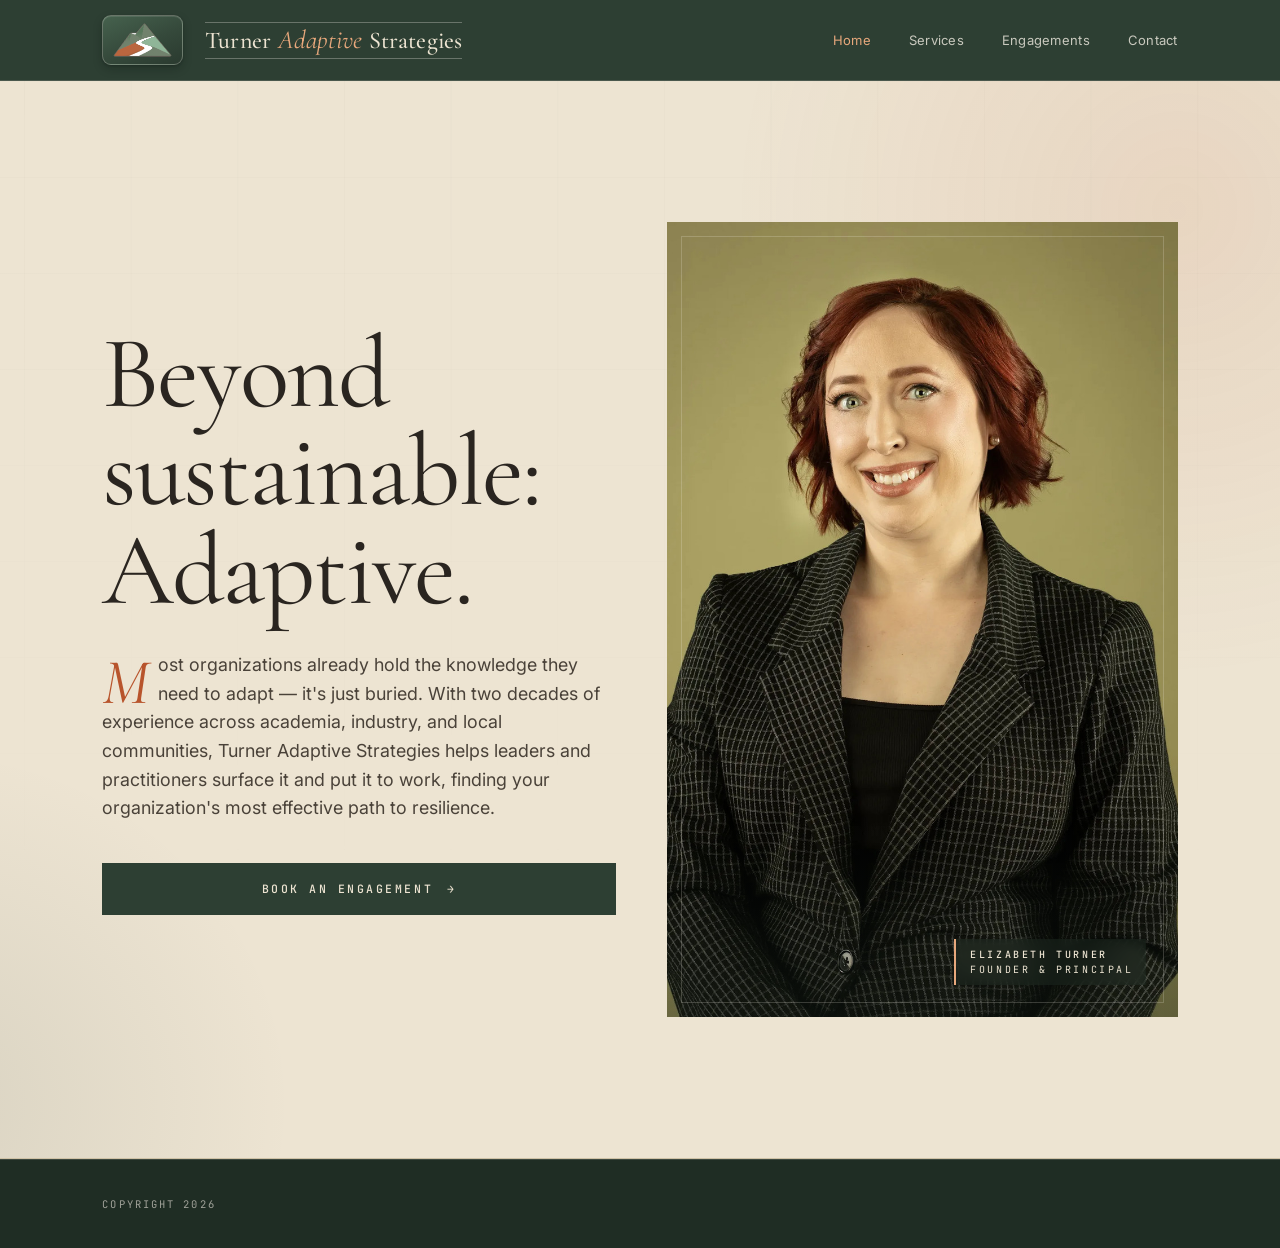
==== index.html @ c2c09350 "Update index.html" ====
<!doctype html>
<html lang="en">
<head>
<meta charset="utf-8" />
<meta name="viewport" content="width=device-width, initial-scale=1" />
<title>Turner Adaptive Strategies | Beyond sustainable. Adaptive.</title>
<link rel="preconnect" href="https://fonts.googleapis.com">
<link rel="preconnect" href="https://fonts.gstatic.com" crossorigin>
<link href="https://fonts.googleapis.com/css2?family=Cormorant+Garamond:ital,wght@0,300;0,400;0,500;0,600;1,300;1,400&family=Inter:wght@300;400;500;600&family=JetBrains+Mono:wght@400;500&display=swap" rel="stylesheet">
<link rel="stylesheet" href="styles.css">
<!-- Google tag (gtag.js) -->
<script async src="https://www.googletagmanager.com/gtag/js?id=G-JQ4S57N02X"></script>
<script>
  window.dataLayer = window.dataLayer || [];
  function gtag(){dataLayer.push(arguments);}
  gtag('js', new Date());
  gtag('config', 'G-JQ4S57N02X');
</script>
<link rel="icon" href="assets/favicon.ico" sizes="any">
<link rel="icon" type="image/png" sizes="32x32" href="assets/favicon-32x32.png">
<link rel="icon" type="image/png" sizes="16x16" href="assets/favicon-16x16.png">
<link rel="apple-touch-icon" sizes="180x180" href="assets/apple-touch-icon.png">
</head>
<body>

<!-- MENU: loaded from nav.html by site-nav.js -->
<div data-include="nav.html"></div>

<main>
<section class="hero" data-screen-label="01 Hero">
  <div class="wrap">
    <div class="hero-inner">
      <div class="hero-text">
        <h1>Beyond sustainable:<br>Adaptive.</h1>
        <p class="lede">Most organizations already hold the knowledge they need to adapt — it's just buried. With two decades of experience across academia, industry, and local communities, Turner Adaptive Strategies helps leaders and practitioners surface it and put it to work, finding your organization's most effective path to resilience.</p>
        <div class="hero-ctas">
          <a href="contact.html" class="btn btn-primary">Book an engagement <span class="arr">&rarr;</span></a>
        </div>
        <div class="hero-agenda" aria-label="Upcoming engagements" data-agenda-source="engagements.html" data-agenda-limit="3">
          <div class="agenda-head">
            <span class="eyebrow"><span class="dot"></span>On the road</span>
            <a href="engagements.html" class="agenda-more">All engagements &rarr;</a>
          </div>
          <table class="agenda">
            <tbody>
              <tr>
                <td class="d">Mon 00</td>
                <td class="e">Keynote &mdash; <em>Event name here</em></td>
                <td class="loc">City, ST</td>
              </tr>
              <tr>
                <td class="d">Mon 00</td>
                <td class="e">Panel &mdash; <em>Event name here</em></td>
                <td class="loc">City, ST</td>
              </tr>
              <tr>
                <td class="d">Mon 00</td>
                <td class="e">Workshop &mdash; <em>Event name here</em></td>
                <td class="loc">City, ST</td>
              </tr>
            </tbody>
          </table>
        </div>
      </div>
      <div class="hero-portrait">
        <img src="assets/liz-portrait.jpg?v=2" alt="Elizabeth Turner" />
        <div class="portrait-tag">
          <b>Elizabeth Turner</b><br>
          Founder &amp; Principal
        </div>
      </div>
    </div>
  </div>
</section>
</main>

<!-- FOOTER: loaded from footer.html by site-nav.js -->
<div data-include="footer.html"></div>

<script src="site-nav.js"></script>
</body>
</html>
---- styles.css ----
:root{
  --paper:    #EDE4D2;
  --paper-2:  #E4D8BF;
  --paper-3:  #D9CCAF;
  --cream-warm: #EDE4D2;
  --forest:   #2D3F33;
  --forest-deep: #1F2D24;
  --moss:     #4F6A52;
  --ink:      #2A2520;
  --ink-soft: #4A4239;
  --ink-muted:#8A7F6E;
  --blood:    #B8542C;
  --blood-2:  #D26B3A;
  --peach:    #E8A87C;
  --rule:     #CFC2A6;
  --rule-soft:#DCD0B5;
  --serif: "Cormorant Garamond", "Times New Roman", serif;
  --sans: "Inter", system-ui, -apple-system, sans-serif;
  --mono: "JetBrains Mono", ui-monospace, Menlo, monospace;

  /* Shared hero-column measure. rem (not ch) on purpose: it computes to
     the SAME pixel width on every element regardless of their font size,
     so the lede, the CTA and the agenda table always align. A ch value
     would resolve per-element and desync them. Change it once, here. */
  --hero-col: 35rem;
}
*{box-sizing:border-box}
html,body{margin:0;padding:0}
body{
  font-family:var(--sans);
  background:var(--paper);color:var(--ink);
  font-weight:400;line-height:1.55;
  -webkit-font-smoothing:antialiased;text-rendering:optimizeLegibility;
  overflow-x:clip;   /* phones: nothing may drag the page sideways */
}
a{color:inherit;text-decoration:none}
::selection{background:var(--blood);color:var(--paper)}

/* Typographic richness — small caps treatment for serif marks */
.smcp{
  font-family:var(--serif);font-weight:500;
  font-variant:small-caps;letter-spacing:.08em;
}
.practice-lead::first-letter,
.hero .lede::first-letter{
  font-family:var(--serif);font-style:italic;font-weight:400;
  font-size:3.6em;line-height:.85;
  float:left;margin:.08em .14em -.05em 0;color:var(--blood);
}
.talk .venue{position:relative;display:inline-block;padding-bottom:6px}
.talk .venue::after{
  content:"";position:absolute;left:0;right:0;bottom:0;height:1px;
  background:var(--blood);opacity:.5;
}
.talk.featured .venue::after{background:var(--peach);opacity:.55}

/* ── Content width (one definition, mobile → 4K) ──────────
   Full-bleed green nav/footer are intentional; the CONTENT stays
   capped and centred so it never sprawls into the wide green voids
   on ultrawide monitors. */
.wrap{
  width:100%;max-width:min(1440px, 92vw);
  margin:0 auto;padding:0 clamp(24px, 4vw, 72px);
}
@media (min-width:2200px){.wrap{max-width:1500px}}
@media (min-width:3000px){.wrap{max-width:1560px}}

.eyebrow{
  font-family:var(--mono);font-size:10.5px;letter-spacing:.28em;
  text-transform:uppercase;color:var(--ink-muted);font-weight:500;
}
.eyebrow .dot{display:inline-block;width:5px;height:5px;border-radius:50%;
  background:var(--blood);margin-right:12px;vertical-align:2px;}

/* ── Nav ─────────────────────────────────────────────── */
.nav{
  position:sticky;top:0;z-index:50;
  background:var(--forest);color:var(--paper);
  border-bottom:1px solid rgba(245,239,230,.14);
}
.nav.scrolled{background:var(--forest-deep)}
.nav-row{display:flex;align-items:center;justify-content:space-between;height:80px}

.brand{
  display:flex;align-items:center;
  gap:22px;                 /* space so the badge clears the wordmark's rules */
  color:var(--paper);line-height:1;
  min-width:0;              /* allow the wordmark to shrink on phones */
}

/* Logo badge — raised green tile (reads on the forest nav) */
.brand-mark{
  height:50px;
  width:auto;
  aspect-ratio:470 / 291;
  padding:6px 9px;
  border-radius:9px;
  background:linear-gradient(157deg, #46624E 0%, #35493B 55%, #2A3A2F 100%);
  border:1px solid rgba(245,239,230,.28);
  box-shadow:
    0 1px 2px rgba(10,16,12,.22),
    0 4px 10px rgba(10,16,12,.24),
    inset 0 1px 0 rgba(255,255,255,.10);
  display:block;
  flex:0 0 auto;
  transition:transform .18s ease, box-shadow .18s ease, border-color .18s ease;
}
.brand:hover .brand-mark{
  transform:translateY(-1px);
  border-color:rgba(232,168,124,.55);
  box-shadow:
    0 2px 4px rgba(10,16,12,.24),
    0 7px 16px rgba(10,16,12,.28),
    inset 0 1px 0 rgba(255,255,255,.12);
}

.brand .wordmark{
  display:flex;flex-direction:column;align-items:flex-start;gap:5px;
  padding:4px 0 5px;
  border-top:1px solid rgba(245,239,230,.30);
  border-bottom:1px solid rgba(245,239,230,.30);
}
.brand .wordmark .top{
  font-family:var(--serif);font-weight:500;
  font-size:24px;letter-spacing:.005em;
  color:var(--paper);line-height:1;
  display:flex;align-items:baseline;gap:8px;
}
.brand .wordmark .top em{
  font-family:var(--serif);font-style:italic;font-weight:400;
  color:var(--peach);font-size:26px;letter-spacing:0;
  margin:0 -1px;
}
.brand .wordmark .sub{
  font-family:var(--serif);font-weight:500;font-variant:small-caps;
  font-size:10px;letter-spacing:.36em;
  color:rgba(245,239,230,.78);line-height:1;
}
@media (max-width:640px){
  .brand{gap:13px}
  .brand-mark{height:40px;padding:5px 7px;border-radius:7px}
  .brand .wordmark .top{font-size:17px}
  .brand .wordmark .top em{font-size:19px}
  .brand .wordmark .sub{font-size:8.5px;letter-spacing:.28em}
}
@media (max-width:390px){
  .brand .wordmark .top{font-size:15px}
  .brand .wordmark .top em{font-size:17px}
}
.nav-links{display:flex;gap:38px;align-items:center}
.nav-links a{font-size:13px;color:rgba(245,239,230,.78);transition:color .2s;letter-spacing:.02em}
.nav-links a:hover{color:var(--peach)}
.nav-links a.active{color:var(--peach)}
.nav-links a.cta{
  color:var(--paper);border:1px solid rgba(245,239,230,.45);
  padding:10px 20px;border-radius:0;
  font-family:var(--mono);font-size:11px;letter-spacing:.18em;text-transform:uppercase;
  transition:all .2s;
}
.nav-links a.cta:hover{background:var(--blood);border-color:var(--blood);color:var(--paper)}
/* ≤820px: keep every tab. The bar wraps to two rows — brand on the
   first, all four tabs on the second — so nothing collides with the
   logo and nothing is hidden. */
@media (max-width:820px){
  .nav-row{flex-wrap:wrap;height:auto;min-height:60px;padding:10px 0 12px;row-gap:2px}
  .nav-links{width:100%;gap:24px;justify-content:flex-start}
  .nav-links a{font-size:12.5px;padding:4px 0}
}

/* ── Hero ────────────────────────────────────────────── */
.hero{
  position:relative;overflow:hidden;
  background:var(--paper);
}
.hero::before{
  content:"";position:absolute;inset:0;pointer-events:none;z-index:0;
  background:
    radial-gradient(ellipse 56% 70% at 92% 12%, rgba(184,84,44,.10), transparent 62%),
    radial-gradient(ellipse 48% 55% at -6% 95%, rgba(45,63,51,.10), transparent 60%);
}
.hero::after{
  content:"";position:absolute;inset:0;pointer-events:none;z-index:0;
  background-image:
    linear-gradient(to right, rgba(42,37,32,.05) 1px, transparent 1px),
    linear-gradient(to bottom, rgba(42,37,32,.045) 1px, transparent 1px);
  background-size:calc(100%/12) 100%, 100% 96px;
  background-position:24px 0, 0 0;
  opacity:.7;mask-image:linear-gradient(180deg, rgba(0,0,0,.6), rgba(0,0,0,0) 88%);
}
.hero-deco{
  position:absolute;inset:0;pointer-events:none;z-index:1;overflow:hidden;
}
.hero-deco svg{position:absolute;display:block}
.hero-deco .ring{
  top:-180px;right:-160px;width:520px;height:520px;color:rgba(184,84,44,.20);
}
.hero-deco .ring-2{
  top:60px;right:-260px;width:680px;height:680px;color:rgba(42,37,32,.07);
}
.hero-deco .arc{
  bottom:-220px;left:-180px;width:560px;height:560px;color:rgba(45,63,51,.10);
}
/* Lower-right counter-ring */
.hero-deco .ring-3{
  bottom:-220px;right:-180px;width:560px;height:560px;color:rgba(184,84,44,.10);
}
/* Compass / diagram mid-left */
.hero-deco .compass{
  top:38%;left:-80px;width:280px;height:280px;color:rgba(42,37,32,.07);
  transform:translateY(-50%);
}
/* Diagonal blueprint line crossing hero */
.hero-deco .blueprint{
  top:0;left:0;width:100%;height:100%;color:rgba(184,84,44,.08);
}
/* Tick marks down the left edge */
.hero-deco .ticks{
  position:absolute;left:14px;top:18%;bottom:14%;width:1px;
  background:linear-gradient(to bottom,
    rgba(42,37,32,.18) 0,rgba(42,37,32,.18) 1px,transparent 1px,transparent 32px);
  background-size:1px 32px;
}
.hero-deco .ticks::before,.hero-deco .ticks::after{
  content:"";position:absolute;left:-3px;width:8px;height:1px;background:rgba(42,37,32,.30);
}
.hero-deco .ticks::before{top:0}
.hero-deco .ticks::after{bottom:0}
/* Tiny ampersand top-left */
.hero-deco .glyph-2{
  position:absolute;top:80px;left:6vw;
  font-family:var(--serif);font-style:italic;font-weight:300;
  font-size:120px;line-height:1;color:rgba(184,84,44,.08);
  user-select:none;pointer-events:none;
}
/* Diamond cluster bottom-right */
.hero-deco .diamond{
  bottom:18%;right:6vw;width:140px;height:140px;color:rgba(45,63,51,.18);
}
/* 5-pointed star (Texas / pointe) — small, above portrait card */
.hero-deco .star{
  top:34px;right:8vw;width:54px;height:54px;color:rgba(184,84,44,.45);
}
/* Arabesque sweep — thin curve arcing across the top of the hero */
.hero-deco .arabesque{
  top:0;left:0;width:100%;height:240px;
  color:rgba(45,63,51,.22);
}
/* Protractor diagram top-right of hero */
.hero-deco .protractor{
  top:120px;right:10vw;width:240px;height:144px;color:rgba(184,84,44,.18);
}
/* Section glyph bottom-left */
.hero-deco .glyph-3{
  position:absolute;left:8vw;top:46%;
  font-family:var(--serif);font-style:italic;font-weight:300;
  font-size:84px;color:rgba(45,63,51,.16);line-height:1;letter-spacing:-.02em;
  user-select:none;
}
@media (max-width:920px){
  .hero-deco .protractor,.hero-deco .glyph-3{display:none}
  .hero-deco .ring,.hero-deco .ring-2{width:340px;height:340px;top:-120px;right:-120px}
  .hero-deco .compass,.hero-deco .ring-3,.hero-deco .glyph-2,.hero-deco .diamond{display:none}
  .hero-deco .ticks{display:none}
  .hero-deco .star,.hero-deco .arabesque{display:none}
}
.hero-inner{
  display:grid;grid-template-columns:1.05fr .95fr;gap:0;
  min-height:720px;align-items:stretch;position:relative;z-index:2;
}


.hero-text{
  padding:clamp(80px,8vw,140px) clamp(32px,4vw,72px) clamp(80px,8vw,140px) 0;
  display:flex;flex-direction:column;justify-content:center;
  position:relative;z-index:2;
}

.hero h1{
  font-family:var(--serif);font-weight:400;
  font-size:clamp(56px,8vw,128px);
  line-height:.96;letter-spacing:-.02em;
  margin:0 0 32px;color:var(--ink);text-wrap:balance;
}
.hero h1 em{font-style:italic;color:var(--blood);font-weight:400;position:relative}
.hero h1 em::after{
  content:"";position:absolute;left:0;right:0;bottom:.08em;
  height:.16em;background:rgba(232,168,124,.42);z-index:-1;
}
.hero .lede{
  font-size:clamp(17px,1.4vw,21px);line-height:1.6;color:var(--ink-soft);
  margin:0 0 40px;font-weight:400;text-wrap:pretty;
}
.hero .lede em{
  font-family:var(--serif);font-style:italic;color:var(--ink);
  font-weight:400;
}

/* The lede, the CTA row and the agenda table all share one width,
   so their left AND right edges line up. Change --hero-col (top of
   file) to move all three together. */
.hero .lede,
.hero-ctas,
.hero-agenda{ max-width:var(--hero-col); }

.hero-ctas{ display:block; }
.hero-ctas .btn{ display:flex; justify-content:center; }  /* fills the column, centres its label */

.btn{
  display:inline-flex;align-items:center;gap:14px;
  padding:16px 26px;font-family:var(--mono);
  font-size:11.5px;letter-spacing:.22em;text-transform:uppercase;font-weight:500;
  cursor:pointer;border:1px solid;transition:all .2s;
}
.btn-primary{background:var(--forest);border-color:var(--forest);color:var(--paper)}
.btn-primary:hover{background:var(--ink);border-color:var(--ink)}
.btn-ghost{background:transparent;border-color:var(--rule);color:var(--ink)}
.btn-ghost:hover{border-color:var(--ink)}
.btn .arr{transition:transform .2s}
.btn:hover .arr{transform:translateX(4px)}
@media (max-width:420px){
  .btn{font-size:11px;letter-spacing:.14em;padding:14px 18px}
}

/* Upcoming-engagements table (hero) */
.hero-agenda{ margin-top:44px; }
.agenda-head{
  display:flex; align-items:baseline; justify-content:space-between;
  gap:16px; margin-bottom:12px; padding-bottom:10px;
  border-bottom:1px solid var(--rule);
}
.agenda-more{
  font-family:var(--mono); font-size:10.5px; letter-spacing:.16em;
  text-transform:uppercase; color:var(--ink-muted); transition:color .2s;
  white-space:nowrap;
}
.agenda-more:hover{ color:var(--blood); }

table.agenda{ width:100%; border-collapse:collapse; }
table.agenda td{
  padding:12px 0; vertical-align:baseline;
  border-bottom:1px solid var(--rule-soft);
  font-size:14.5px; color:var(--ink-soft); line-height:1.4;
}
table.agenda tr:last-child td{ border-bottom:none; }
table.agenda .d{        /* date — as narrow as its text */
  font-family:var(--mono); font-size:11px; letter-spacing:.12em;
  text-transform:uppercase; color:var(--blood); font-weight:500;
  white-space:nowrap; width:1%; padding-right:24px;
}
table.agenda .e{        /* event — absorbs the slack, pushing loc to the edge */
  width:100%; color:var(--ink);
}
table.agenda .e em{
  font-family:var(--serif); font-style:italic; font-size:1.18em;
  font-weight:500; color:var(--ink);
}
table.agenda .loc{      /* location — flush right */
  font-family:var(--mono); font-size:10.5px; letter-spacing:.1em;
  text-transform:uppercase; color:var(--ink-muted);
  white-space:nowrap; text-align:right; padding-left:18px;
}
/* Past engagements recede once their date has passed. .past is added
   by site-nav.js from each row's data-date — no markup edits needed. */
table.agenda tr.past td{ opacity:.75; }
table.agenda tr.past .d{ color:var(--ink-muted); }   /* drop the rust accent — it's done, not upcoming */
/* Links inside the agenda tables: quiet rust underline so they read
   as links without breaking the table's typography. */
table.agenda a{
  color:inherit;
  text-decoration:underline;
  text-decoration-color:rgba(184,84,44,.5);   /* --blood at half strength */
  text-decoration-thickness:1px;
  text-underline-offset:3px;
  transition:color .2s, text-decoration-color .2s;
}
table.agenda a:hover,
table.agenda a:focus-visible{
  color:var(--blood);
  text-decoration-color:var(--blood);
}

@media (max-width:560px){
  table.agenda tr{ display:block; padding:12px 0; border-bottom:1px solid var(--rule-soft); }
  table.agenda tr:last-child{ border-bottom:none; }
  table.agenda td{ display:block; padding:2px 0; border:none; width:auto; }
  table.agenda .loc{ text-align:left; padding-left:0; }
}

/* Portrait */
.hero-portrait{
  position:relative;align-self:stretch;
  background:var(--ink);
  overflow:hidden;min-height:580px;
}
.hero-portrait img{
  position:absolute;inset:0;width:100%;height:100%;
  object-fit:cover;object-position:center top;
}
.hero-portrait::before{
  content:"";position:absolute;inset:0;z-index:2;
  background:linear-gradient(180deg, transparent 75%, rgba(31,45,36,.30) 100%);
  pointer-events:none;
}
.hero-portrait::after{
  content:"";position:absolute;inset:14px;z-index:3;
  border:1px solid rgba(245,239,230,.20);pointer-events:none;
}
.portrait-tag{           /* bottom-right of the portrait */
  position:absolute;right:32px;bottom:32px;z-index:4;
  font-family:var(--mono);font-size:10px;letter-spacing:.26em;
  color:var(--paper);text-transform:uppercase;line-height:1.5;
  background:rgba(31,45,36,.45);padding:8px 12px 8px 14px;
  border-left:2px solid var(--peach);backdrop-filter:blur(4px);
}
.portrait-tag b{font-weight:500;color:var(--paper)}
@media (max-width:640px){.portrait-tag{right:20px;bottom:20px}}

/* ≤920px: single column. .hero-text dissolves (display:contents) so its
   children and the portrait become siblings and can be reordered:
   headline + lede first, then the portrait, then Book-an-engagement and
   the agenda. Spacing that lived on .hero-text moves to the children.
   The children also lose .hero-text's stacking context, so they get
   their own z-index to stay above the hero's background layers. */
@media (max-width:920px){
  .hero-inner{display:flex;flex-direction:column;min-height:auto}
  .hero-text{display:contents}
  .hero h1,.hero .lede,.hero-ctas,.hero-agenda{position:relative;z-index:2}
  .hero h1{order:1;margin-top:76px}
  .hero .lede{order:2;margin-bottom:0}
  .hero-portrait{
    order:3;width:100%;margin:32px 0 40px;
    min-height:0;aspect-ratio:4 / 5;max-height:72vh;
  }
  .hero-ctas{order:4}
  .hero-agenda{order:5;margin-bottom:64px}
}
@media (max-width:560px){
  .hero h1{font-size:clamp(40px,12.5vw,56px);margin-top:56px}
  .hero-portrait{margin:24px 0 32px;aspect-ratio:3 / 4}
}

/* Speaking credentials strip */
.speak-creds{
  display:grid;grid-template-columns:repeat(3,1fr);gap:0;
  margin-bottom:48px;border-top:1px solid var(--rule);border-bottom:1px solid var(--rule);
}
@media (max-width:720px){.speak-creds{grid-template-columns:1fr}}
.speak-creds > div{
  padding:24px 28px;border-right:1px solid var(--rule);
  display:flex;align-items:baseline;gap:18px;
}
.speak-creds > div:last-child{border-right:none}
.speak-creds .c-num{
  font-family:var(--serif);font-size:34px;line-height:1;color:var(--ink);font-weight:400;letter-spacing:-.01em;flex-shrink:0;
}
.speak-creds .c-num em{font-style:italic;color:var(--blood)}
.speak-creds .c-lbl{
  font-family:var(--mono);font-size:10.5px;letter-spacing:.18em;
  color:var(--ink-muted);text-transform:uppercase;line-height:1.5;
}

/* ── Marquee ─────────────────────────────────────────── */
.strip{background:var(--forest);color:var(--paper);overflow:hidden}
.strip-row{
  display:flex;gap:64px;align-items:center;padding:18px 0;white-space:nowrap;
  font-family:var(--mono);font-size:11px;letter-spacing:.28em;text-transform:uppercase;
  color:rgba(245,239,230,.82);animation:scroll 42s linear infinite;
}
.strip-row span{display:inline-flex;align-items:center;gap:64px}
.strip-row .star{color:var(--peach);font-family:var(--serif);font-size:18px}
@keyframes scroll{from{transform:translateX(0)}to{transform:translateX(-50%)}}

/* ── Sections ────────────────────────────────────────── */
section{padding:clamp(90px,11vw,160px) 0;border-bottom:1px solid var(--rule)}
.sec-head{
  display:grid;grid-template-columns:.4fr 1fr;gap:64px;
  align-items:end;margin-bottom:clamp(56px,7vw,100px);
}
@media (max-width:820px){.sec-head{grid-template-columns:1fr;gap:24px}}
.sec-head h2{
  font-family:var(--serif);font-weight:400;
  font-size:clamp(40px,5vw,84px);
  line-height:1.02;letter-spacing:-.015em;
  margin:14px 0 0;color:var(--ink);text-wrap:balance;
}
.sec-head h2 em{font-style:italic;color:var(--blood);font-weight:400}
.sec-head .kicker{display:flex;align-items:center;gap:14px}
.sec-head .num{font-family:var(--serif);font-style:italic;font-size:22px;color:var(--ink-muted)}
/* When a section header has no kicker (just the h2), let the heading
   span the full width instead of the narrow first track. */
.sec-head h2:only-child{grid-column:1 / -1;margin-top:0}
/* ── Practice ────────────────────────────────────────── */
.practice{background:var(--paper-2)}
.practice-grid{display:grid;grid-template-columns:1fr 1fr;gap:80px;align-items:start;margin-top:8px}
@media (max-width:820px){.practice-grid{grid-template-columns:1fr;gap:32px}}
.practice-lead{
  font-family:var(--serif);font-size:clamp(26px,2.4vw,36px);line-height:1.22;font-weight:400;
  color:var(--ink);margin:0;text-wrap:balance;
}
.practice-lead em{font-style:italic;color:var(--blood)}
.practice p{margin:0 0 20px;color:var(--ink-soft);font-size:16px;line-height:1.7}

.creds{
  margin-top:80px;display:grid;grid-template-columns:repeat(3,1fr);gap:0;
  border-top:1px solid var(--rule);
}
@media (max-width:720px){.creds{grid-template-columns:1fr 1fr}}
.creds > div{padding:32px 28px;border-right:1px solid var(--rule)}
.creds > div:last-child{border-right:none}
.creds dt{
  font-family:var(--mono);font-size:10px;letter-spacing:.22em;
  color:var(--blood);text-transform:uppercase;margin:0 0 12px;
}
.creds dd{
  font-family:var(--serif);font-size:21px;color:var(--ink);margin:0;line-height:1.3;font-weight:400;
}

/* ── Services ────────────────────────────────────────── */
.services{background:var(--paper)}
.services-list{border-top:1px solid var(--rule)}
.svc{
  display:grid;grid-template-columns:80px 1.1fr 1fr;
  gap:48px;align-items:start;padding:46px 0;
  border-bottom:1px solid var(--rule);
  transition:padding .25s ease,background .25s;
  position:relative;cursor:pointer;
}
@media (max-width:820px){.svc{grid-template-columns:60px 1fr;gap:24px}}
.svc::before{
  content:"";position:absolute;left:0;top:0;bottom:0;width:0;
  background:var(--blood);transition:width .25s ease;
}
.svc:hover{padding-left:24px;padding-right:24px;background:var(--paper-2)}
.svc:hover::before{width:3px}
.svc .n{font-family:var(--serif);font-style:italic;font-size:32px;color:var(--ink-muted);font-weight:400}
.svc h3{
  font-family:var(--serif);font-weight:400;font-size:30px;
  line-height:1.15;margin:0 0 10px;letter-spacing:-.005em;color:var(--ink);
}
.svc .tags{
  font-family:var(--mono);font-size:10.5px;letter-spacing:.2em;
  color:var(--ink-muted);text-transform:uppercase;
}
.svc p{font-size:15px;line-height:1.65;color:var(--ink-soft);margin:0;text-wrap:pretty}
@media (max-width:820px){.svc p{display:none}}
/* Arrow indicator — hidden until services link somewhere.
   To restore: uncomment this block, restore `70px` in .svc grid-template-columns above,
   re-add `.svc .arrow` to the 820px media query, and uncomment the <div class="arrow">→</div>
   in each .svc element below.
.svc .arrow{
  justify-self:end;align-self:center;
  width:46px;height:46px;border:1px solid var(--rule);
  display:flex;align-items:center;justify-content:center;
  color:var(--ink-muted);transition:all .2s;
}
.svc:hover .arrow{background:var(--blood);color:var(--paper);border-color:var(--blood)}
*/

/* ── Approach (forest band) ──────────────────────────── */
.approach{background:var(--forest);color:var(--paper);position:relative;overflow:hidden;border-bottom:none}
.approach::before{
  content:"";position:absolute;inset:0;
  background:radial-gradient(ellipse 90% 60% at 80% 30%, rgba(184,84,44,.16), transparent 60%);
  pointer-events:none;
}
.approach .wrap{position:relative;z-index:1}
.approach .sec-head h2{color:var(--paper)}
.approach .sec-head h2 em{color:var(--peach)}
.approach .sec-head .num{color:rgba(245,239,230,.55)}
.approach .sec-head .eyebrow{color:rgba(245,239,230,.7)}
.approach .sec-head .eyebrow .dot{background:var(--peach)}
.pillars{
  display:grid;grid-template-columns:repeat(3,1fr);gap:1px;
  background:rgba(245,239,230,.18);border:1px solid rgba(245,239,230,.18);
}
@media (max-width:820px){.pillars{grid-template-columns:1fr}}
.pillar{
  background:var(--forest);padding:48px 36px 56px;
  display:flex;flex-direction:column;gap:18px;min-height:300px;
}
.pillar:hover{background:var(--forest-deep)}
.pillar .num{
  font-family:var(--serif);font-style:italic;font-size:42px;
  color:var(--peach);line-height:1;
}
.pillar h4{font-family:var(--serif);font-weight:400;font-size:28px;margin:0;line-height:1.15;color:var(--paper)}
.pillar p{font-size:15px;line-height:1.6;color:rgba(245,239,230,.84);margin:0;text-wrap:pretty}
.pillar .meta{
  margin-top:auto;font-family:var(--mono);font-size:10.5px;
  letter-spacing:.22em;color:rgba(245,239,230,.55);text-transform:uppercase;
}

/* ── Speaking ────────────────────────────────────────── */
.speaking{background:var(--paper)}
.speak-grid{
  display:grid;grid-template-columns:1fr 1fr;gap:1px;
  background:var(--rule);border:1px solid var(--rule);
}
@media (max-width:820px){.speak-grid{grid-template-columns:1fr}}
.talk{
  background:var(--paper);padding:46px 40px;
  display:flex;flex-direction:column;gap:14px;min-height:340px;
  transition:background .25s;
}
.talk:hover{background:var(--paper-2)}
.talk .venue{
  font-family:var(--mono);font-size:10.5px;letter-spacing:.22em;
  color:var(--blood);text-transform:uppercase;font-weight:500;
}
.talk h4{
  font-family:var(--serif);font-weight:400;font-size:28px;
  line-height:1.15;margin:0;letter-spacing:-.005em;color:var(--ink);text-wrap:balance;
}
.talk p{font-size:14.5px;line-height:1.65;color:var(--ink-soft);margin:0;text-wrap:pretty}
.talk .meta{
  margin-top:auto;display:flex;gap:24px;
  font-family:var(--mono);font-size:10.5px;letter-spacing:.18em;
  color:var(--ink-muted);text-transform:uppercase;
  padding-top:18px;border-top:1px solid var(--rule);
}
.talk.featured{background:var(--forest);color:var(--paper)}
.talk.featured h4{color:var(--paper)}
.talk.featured p{color:rgba(245,239,230,.84)}
.talk.featured .venue{color:var(--peach)}
.talk.featured .meta{color:rgba(245,239,230,.6);border-top-color:rgba(245,239,230,.18)}
.talk.featured:hover{background:var(--forest-deep)}

.upcoming{
  margin-top:80px;padding:48px;
  background:var(--paper-2);border:1px solid var(--rule);
  display:grid;grid-template-columns:.6fr 1.4fr;gap:48px;align-items:center;
}
@media (max-width:820px){.upcoming{grid-template-columns:1fr;gap:24px;padding:32px}}
.upcoming .label{
  font-family:var(--mono);font-size:11px;letter-spacing:.24em;
  color:var(--blood);text-transform:uppercase;font-weight:500;margin-bottom:14px;
}
.upcoming h3{
  font-family:var(--serif);font-weight:400;font-size:36px;
  line-height:1.1;margin:0;color:var(--ink);text-wrap:balance;
}
.upcoming h3 em{font-style:italic;color:var(--blood)}
.upcoming-sessions{display:grid;grid-template-columns:repeat(3,1fr);gap:14px}
@media (max-width:720px){.upcoming-sessions{grid-template-columns:1fr}}
.session{padding:18px 20px;background:var(--paper);border:1px solid var(--rule)}
.session .ses-meta{
  font-family:var(--mono);font-size:10px;letter-spacing:.2em;
  color:var(--ink-muted);text-transform:uppercase;margin-bottom:10px;
}
.session h5{font-family:var(--serif);font-weight:500;font-size:17px;line-height:1.25;margin:0;color:var(--ink)}

/* ── Topics ──────────────────────────────────────────── */
.topics{background:var(--paper-2)}
.topic-cols{columns:2;column-gap:64px}
@media (max-width:720px){.topic-cols{columns:1}}
.topic-cols ul{margin:0;padding:0}
.topic-cols li{
  list-style:none;padding:20px 0;border-bottom:1px solid var(--rule);
  display:flex;align-items:baseline;gap:18px;break-inside:avoid;
  font-family:var(--serif);font-size:22px;font-weight:400;color:var(--ink);
}
.topic-cols li .n{
  font-family:var(--mono);font-size:10.5px;letter-spacing:.2em;
  color:var(--blood);font-weight:500;flex-shrink:0;
}

/* ── Contact ─────────────────────────────────────────── */
.contact{
  background:var(--paper);position:relative;overflow:hidden;
  border-bottom:none;padding:clamp(110px,12vw,180px) 0 110px;
}
.contact::before{
  content:"";position:absolute;inset:0;
  background:
    radial-gradient(ellipse 70% 50% at 90% 20%, rgba(45,63,51,.10), transparent 60%),
    radial-gradient(ellipse 60% 60% at 10% 90%, rgba(184,84,44,.10), transparent 60%);
  pointer-events:none;
}
.contact .wrap{position:relative;z-index:1}
.contact h2{
  font-family:var(--serif);font-weight:400;
  font-size:clamp(56px,8vw,128px);
  line-height:.96;letter-spacing:-.02em;
  margin:24px 0 56px;max-width:14ch;color:var(--ink);text-wrap:balance;
}
@media (max-width:560px){.contact h2{font-size:clamp(38px,12vw,56px)}}
.contact h2 em{font-style:italic;color:var(--blood)}
.contact-grid{display:grid;grid-template-columns:1.2fr .8fr;gap:80px;align-items:start}
@media (max-width:820px){.contact-grid{grid-template-columns:1fr;gap:48px}}
.contact .lede{
  font-size:17px;line-height:1.65;color:var(--ink-soft);
  max-width:480px;margin:0 0 36px;text-wrap:pretty;
}
.contact-form{
  background:var(--paper-2);border:1px solid var(--rule);padding:36px;
}
.contact-form label{
  font-family:var(--mono);font-size:10px;letter-spacing:.22em;
  color:var(--ink-muted);text-transform:uppercase;display:block;margin-bottom:8px;
}
.contact-form input,.contact-form textarea,.contact-form select{
  width:100%;background:transparent;border:none;
  border-bottom:1px solid var(--rule);
  padding:8px 0 14px;color:var(--ink);
  font-family:var(--sans);font-size:15px;
  margin-bottom:24px;outline:none;transition:border-color .2s;
}
.contact-form input:focus,.contact-form textarea:focus,.contact-form select:focus{
  border-bottom-color:var(--blood);
}
.contact-form select option{background:var(--paper);color:var(--ink)}
.contact-form textarea{min-height:80px;resize:vertical}
.contact-form button{
  width:100%;padding:18px;background:var(--forest);color:var(--paper);
  border:none;font-family:var(--mono);font-weight:500;font-size:11.5px;
  letter-spacing:.24em;text-transform:uppercase;cursor:pointer;
  transition:background .2s;
}
.contact-form button:hover{background:var(--ink)}
.contact-form .sent{
  text-align:center;padding:24px;
  font-family:var(--serif);font-style:italic;font-size:22px;color:var(--blood);
}

.contact-meta{
  display:grid;grid-template-columns:repeat(3,1fr);gap:0;
  margin-top:80px;border-top:1px solid var(--rule);
}
@media (max-width:720px){.contact-meta{grid-template-columns:1fr}}
.contact-meta > div{padding:28px 28px;border-right:1px solid var(--rule)}
.contact-meta > div:last-child{border-right:none}
.contact-meta dt{
  font-family:var(--mono);font-size:10px;letter-spacing:.22em;
  color:var(--ink-muted);text-transform:uppercase;margin-bottom:10px;
}
.contact-meta dd{margin:0;font-family:var(--serif);font-size:20px;color:var(--ink);font-weight:400}
.contact-meta dd a{border-bottom:1px solid var(--rule)}

/* ── Booking action (contact) ────────────────────────
   Type, spacing and color resolve from the tokens above: the serif/sans
   come from --serif / --sans, and the button inherits currentColor rather
   than a hex, so it can't drift out of the palette. */
.booking{margin-top:clamp(2.5rem,6vw,4rem)}
.book-btn{
  display:inline-flex;align-items:baseline;gap:.7rem;max-width:100%;
  font-family:var(--serif);font-weight:400;
  font-size:clamp(1.9rem,1.2rem + 3vw,3rem);line-height:1.05;
  color:inherit;background:none;border:0;border-bottom:1px solid currentColor;
  padding:0 0 .35rem;cursor:pointer;text-align:left;
  transition:opacity .25s ease;
}
.book-btn .arrow{
  font-family:var(--sans);font-size:.42em;
  transform:translateY(-.4em);transition:transform .25s ease;flex:none;
}
.book-btn:hover{opacity:.62}
.book-btn:hover .arrow{transform:translate(.35em,-.4em)}
.book-btn:focus-visible{outline:2px solid currentColor;outline-offset:6px}
@media (prefers-reduced-motion:reduce){
  .book-btn,.book-btn .arrow{transition:none}
}

/* ── Footer ──────────────────────────────────────────── */
footer{
  background:var(--forest-deep);color:rgba(245,239,230,.6);
  padding:36px 0;border-top:1px solid rgba(245,239,230,.14);
  font-family:var(--mono);font-size:10.5px;letter-spacing:.2em;text-transform:uppercase;
}
footer .row{display:flex;justify-content:space-between;flex-wrap:wrap;gap:18px}
footer .star{color:var(--peach)}
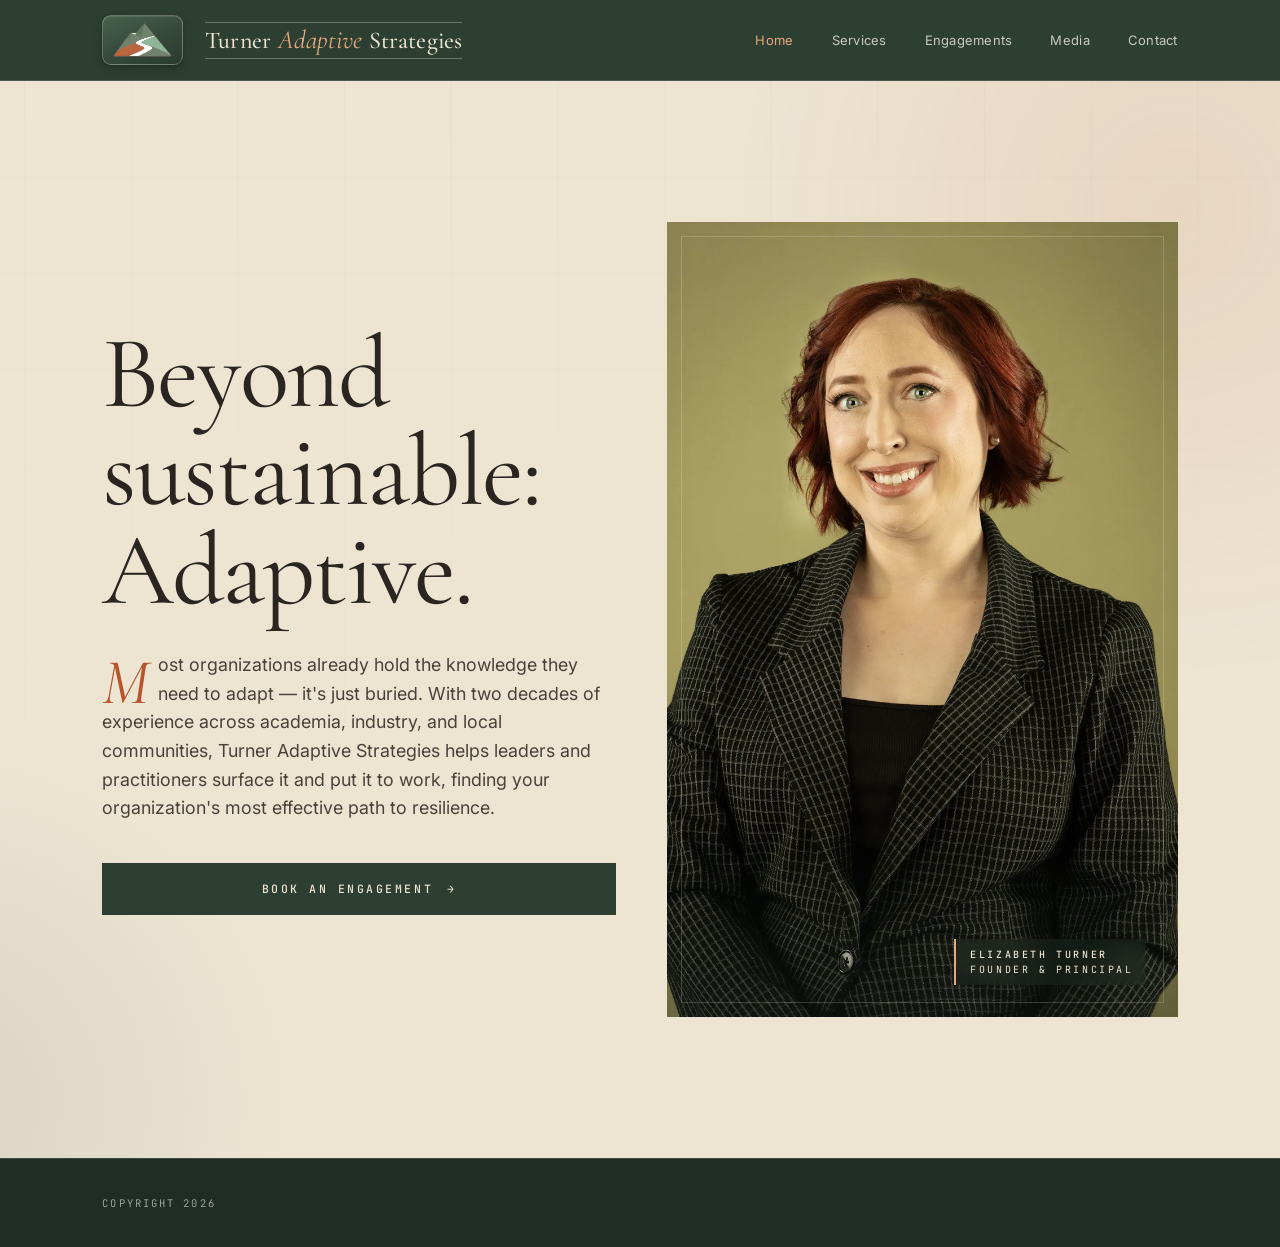
==== commit be96c266: "Update index.html" ====
--- a/index.html
+++ b/index.html
@@ -14,7 +14,7 @@
   window.dataLayer = window.dataLayer || [];
   function gtag(){dataLayer.push(arguments);}
   gtag('js', new Date());
-  gtag('config', 'G-JQ4S57N02X');
+  gtag('config', 'G-GV2N1G74CF');
 </script>
 <link rel="icon" href="assets/favicon.ico" sizes="any">
 <link rel="icon" type="image/png" sizes="32x32" href="assets/favicon-32x32.png">
--- a/styles.css
+++ b/styles.css
@@ -32,6 +32,12 @@
   font-weight:400;line-height:1.55;
   -webkit-font-smoothing:antialiased;text-rendering:optimizeLegibility;
   overflow-x:clip;   /* phones: nothing may drag the page sideways */
+
+  /* Sticky-footer scaffold (global). A full-height flex column lets the
+     footer's margin-top:auto pin it to the bottom on short pages, so
+     services/contact match index/engagements. See the footer section. */
+  min-height:100vh; min-height:100dvh;
+  display:flex; flex-direction:column;
 }
 a{color:inherit;text-decoration:none}
 ::selection{background:var(--blood);color:var(--paper)}
@@ -159,12 +165,20 @@
 }
 .nav-links a.cta:hover{background:var(--blood);border-color:var(--blood);color:var(--paper)}
 /* ≤820px: keep every tab. The bar wraps to two rows — brand on the
-   first, all four tabs on the second — so nothing collides with the
-   logo and nothing is hidden. */
+   first, all the tabs on the second — so nothing collides with the
+   logo and nothing is hidden. .nav-links wraps on its own too: with
+   five tabs the row no longer fits a narrow phone, and wrapping to a
+   third line is the one outcome that still shows every tab. */
 @media (max-width:820px){
   .nav-row{flex-wrap:wrap;height:auto;min-height:60px;padding:10px 0 12px;row-gap:2px}
-  .nav-links{width:100%;gap:24px;justify-content:flex-start}
+  .nav-links{width:100%;gap:24px;justify-content:flex-start;flex-wrap:wrap;row-gap:0}
   .nav-links a{font-size:12.5px;padding:4px 0}
+}
+/* ≤420px: tighten the gap before the tabs wrap, so the common phone
+   widths still hold the menu on one line. */
+@media (max-width:420px){
+  .nav-links{gap:17px}
+  .nav-links a{font-size:12px}
 }
 
 /* ── Hero ────────────────────────────────────────────── */
@@ -359,6 +373,76 @@
   text-transform:uppercase; color:var(--ink-muted);
   white-space:nowrap; text-align:right; padding-left:18px;
 }
+/* ── Group headers, child rows and offer notes ──────────
+   site-nav.js builds these classes at runtime when two or more
+   engagements share a data-event, and the stylesheet never defined
+   them. So on the home page the group name rendered as a bold centred
+   sans <th>, the venue as plain body text, and the registration note
+   as an unstyled row — three things in a table whose whole character
+   is mono labels against serif titles.
+   Nothing below is new design. The group name takes the mono uppercase
+   register the .d and .loc cells already use, and the note shares its
+   rules with .agenda-note on the media page, because "a line that
+   belongs to the row above it" is the same idea in both places. */
+table.agenda tr.agenda-group th,
+table.agenda tr.agenda-group td{
+  padding:26px 0 10px;vertical-align:baseline;
+  border-bottom:1px solid var(--rule);
+}
+/* No dead space when the group opens the table. */
+table.agenda tbody tr.agenda-group:first-child th,
+table.agenda tbody tr.agenda-group:first-child td{padding-top:0}
+.agenda-group-name{
+  text-align:left;font-weight:500;
+  font-family:var(--mono);font-size:11px;letter-spacing:.22em;
+  text-transform:uppercase;color:var(--ink);
+}
+.agenda-group-venue{
+  text-align:right;
+  font-family:var(--mono);font-size:10.5px;letter-spacing:.1em;
+  text-transform:uppercase;color:var(--ink-muted);
+}
+
+/* The offer note on the agenda and .agenda-note on the media page are
+   one component: a line attached to what sits above it. The parent is
+   generated at runtime and can't be given a class, so :has() finds it
+   — which is also why .has-note still exists for the hand-written
+   case on media.html. */
+table.agenda tr.has-note td,
+table.agenda tr:has(+ tr.agenda-offer) td{border-bottom:none;padding-bottom:4px}
+table.agenda tr.agenda-note td,
+table.agenda tr.agenda-offer td{
+  padding-top:0;padding-bottom:14px;
+  font-size:13px;color:var(--ink-muted);
+}
+table.agenda tr.agenda-note .e,
+table.agenda tr.agenda-offer .agenda-offer-cell{color:var(--ink-muted)}
+table.agenda tr.agenda-note .e em{font-size:1.05em;color:var(--ink-soft)}
+
+/* A promo code is a thing you retype, so it gets a chip rather than
+   running on as prose. */
+.agenda-code{
+  display:inline-block;margin:0 3px;padding:2px 7px;
+  font-family:var(--mono);font-size:11px;letter-spacing:.14em;
+  text-transform:uppercase;color:var(--blood);
+  border:1px solid rgba(184,84,44,.35);
+}
+
+@media (max-width:560px){
+  /* Stacked, the rule moves from the cells onto the row, so the
+     pairing has to be re-made there. The offer's leading spacer cell
+     exists only to hold desktop alignment and would stack as a blank
+     line. */
+  table.agenda tr.has-note,
+  table.agenda tr:has(+ tr.agenda-offer){border-bottom:none;padding-bottom:0}
+  table.agenda tr.agenda-note,
+  table.agenda tr.agenda-offer{padding-top:4px}
+  table.agenda tr.agenda-note .d,
+  table.agenda tr.agenda-offer td:not(.agenda-offer-cell){display:none}
+  table.agenda tr.agenda-group th{padding-top:18px}
+  .agenda-group-venue{text-align:left}
+}
+
 /* Past engagements recede once their date has passed. .past is added
    by site-nav.js from each row's data-date — no markup edits needed. */
 table.agenda tr.past td{ opacity:.75; }
@@ -669,72 +753,71 @@
   background:var(--paper);position:relative;overflow:hidden;
   border-bottom:none;padding:clamp(110px,12vw,180px) 0 110px;
 }
+/* Single soft glow, upper-right only. (The former lower-left rust glow
+   was removed — on this sparse, centred page it read as a stray smudge.) */
 .contact::before{
   content:"";position:absolute;inset:0;
   background:
-    radial-gradient(ellipse 70% 50% at 90% 20%, rgba(45,63,51,.10), transparent 60%),
-    radial-gradient(ellipse 60% 60% at 10% 90%, rgba(184,84,44,.10), transparent 60%);
+    radial-gradient(ellipse 70% 50% at 90% 20%, rgba(45,63,51,.10), transparent 60%);
   pointer-events:none;
 }
-.contact .wrap{position:relative;z-index:1}
+/* Contact page is one narrow column: centre the whole block in the wrap
+   and centre the headline + CTA. The paragraph itself is overridden back
+   to left-aligned below so its left edge stays straight (no ragged
+   "Jenga" wrap). */
+.contact .wrap{
+  position:relative;z-index:1;
+  max-width:760px;
+  margin-inline:auto;
+  text-align:center;
+}
 .contact h2{
   font-family:var(--serif);font-weight:400;
   font-size:clamp(56px,8vw,128px);
   line-height:.96;letter-spacing:-.02em;
-  margin:24px 0 56px;max-width:14ch;color:var(--ink);text-wrap:balance;
+  margin:24px auto 56px;max-width:14ch;color:var(--ink);text-wrap:balance;
 }
 @media (max-width:560px){.contact h2{font-size:clamp(38px,12vw,56px)}}
 .contact h2 em{font-style:italic;color:var(--blood)}
-.contact-grid{display:grid;grid-template-columns:1.2fr .8fr;gap:80px;align-items:start}
-@media (max-width:820px){.contact-grid{grid-template-columns:1fr;gap:48px}}
+/* One lede rule (the earlier duplicate is gone). Centred block, but the
+   text is LEFT-aligned so lines stack with a straight left edge. */
 .contact .lede{
   font-size:17px;line-height:1.65;color:var(--ink-soft);
-  max-width:480px;margin:0 0 36px;text-wrap:pretty;
-}
-.contact-form{
-  background:var(--paper-2);border:1px solid var(--rule);padding:36px;
-}
-.contact-form label{
-  font-family:var(--mono);font-size:10px;letter-spacing:.22em;
-  color:var(--ink-muted);text-transform:uppercase;display:block;margin-bottom:8px;
-}
-.contact-form input,.contact-form textarea,.contact-form select{
-  width:100%;background:transparent;border:none;
-  border-bottom:1px solid var(--rule);
-  padding:8px 0 14px;color:var(--ink);
-  font-family:var(--sans);font-size:15px;
-  margin-bottom:24px;outline:none;transition:border-color .2s;
-}
-.contact-form input:focus,.contact-form textarea:focus,.contact-form select:focus{
-  border-bottom-color:var(--blood);
-}
-.contact-form select option{background:var(--paper);color:var(--ink)}
-.contact-form textarea{min-height:80px;resize:vertical}
-.contact-form button{
-  width:100%;padding:18px;background:var(--forest);color:var(--paper);
-  border:none;font-family:var(--mono);font-weight:500;font-size:11.5px;
-  letter-spacing:.24em;text-transform:uppercase;cursor:pointer;
-  transition:background .2s;
-}
-.contact-form button:hover{background:var(--ink)}
-.contact-form .sent{
-  text-align:center;padding:24px;
-  font-family:var(--serif);font-style:italic;font-size:22px;color:var(--blood);
-}
-
-.contact-meta{
-  display:grid;grid-template-columns:repeat(3,1fr);gap:0;
-  margin-top:80px;border-top:1px solid var(--rule);
-}
-@media (max-width:720px){.contact-meta{grid-template-columns:1fr}}
-.contact-meta > div{padding:28px 28px;border-right:1px solid var(--rule)}
-.contact-meta > div:last-child{border-right:none}
-.contact-meta dt{
-  font-family:var(--mono);font-size:10px;letter-spacing:.22em;
-  color:var(--ink-muted);text-transform:uppercase;margin-bottom:10px;
-}
-.contact-meta dd{margin:0;font-family:var(--serif);font-size:20px;color:var(--ink);font-weight:400}
-.contact-meta dd a{border-bottom:1px solid var(--rule)}
+  max-width:44ch;margin:0 auto;
+  text-align:center;text-wrap:pretty;
+}
+
+/* Logistics as a centred "spec" line between the paragraph and the CTA:
+   the three facts separated by small rust dots, in the mono meta style. */
+.contact-facts{
+  list-style:none;margin:26px 0 0;padding:0;
+  display:flex;flex-wrap:wrap;justify-content:center;align-items:center;
+  font-family:var(--mono);font-size:11px;letter-spacing:.2em;
+  text-transform:uppercase;color:var(--ink-muted);
+}
+.contact-facts li{display:inline-flex;align-items:center}
+.contact-facts li:not(:last-child)::after{
+  content:"";display:inline-block;
+  width:4px;height:4px;border-radius:50%;
+  background:var(--blood);margin:0 16px;
+}
+
+.contact .booking{
+  display:flex;
+  justify-content:center;
+}
+
+/* Quiet email fallback beneath the CTA. */
+.contact-email{
+  margin:28px 0 0;
+  font-family:var(--mono);font-size:11px;letter-spacing:.16em;
+  text-transform:uppercase;color:var(--ink-muted);
+}
+.contact-email a{
+  color:var(--blood);
+  border-bottom:1px solid rgba(184,84,44,.4);padding-bottom:1px;
+}
+.contact-email a:hover{border-bottom-color:var(--blood)}
 
 /* ── Booking action (contact) ────────────────────────
    Type, spacing and color resolve from the tokens above: the serif/sans
@@ -760,11 +843,177 @@
   .book-btn,.book-btn .arrow{transition:none}
 }
 
+/* ── Media ───────────────────────────────────────────────
+   Two blocks live on this page: the publication list and the photo /
+   video grid. Both borrow geometry that already exists elsewhere, so
+   the page reads as part of the same system and no other section had
+   to change to make room for it:
+     the list IS table.agenda, the engagements page's own table,
+                            reused verbatim rather than restyled.
+     .shot  mirrors .talk / .pillar — tiles on a hairline grid, 1px
+                            gaps, --rule for the lines (drawn per tile
+                            here; see the note on the gallery below).
+   The sub-heads reuse .agenda-head (eyebrow + hairline) verbatim. */
+.media{background:var(--paper)}
+
+/* The hero and contact ledes are styled in their own sections; this is
+   the same treatment scoped here, so the standfirst reads as a lede
+   rather than a stray paragraph. Scoped on purpose — a bare .lede rule
+   would restyle the engagements page too. */
+.media .lede{
+  font-size:clamp(16px,1.2vw,19px);line-height:1.6;color:var(--ink-soft);
+  max-width:62ch;margin:0 0 clamp(48px,6vw,72px);text-wrap:pretty;
+}
+
+/* The first sub-head sits under the lede; later ones open a new block
+   and need air above. One class, applied to every sub-head but the
+   first. */
+.media-sub{margin-top:clamp(64px,7vw,96px)}
+
+/* ── Publications ──
+   None. The list is table.agenda, exactly as the engagements page
+   builds it, so it needs no rules of its own — including the rust
+   link underline, which table.agenda a already defines. The only
+   addition is a little room under the table before the next block. */
+.media table.agenda{margin-bottom:8px}
+
+/* The note row under the IFLA chapter — the volume it appears in — is
+   styled with the agenda's own group/offer rules further up this file,
+   not here. It is the same component as the registration note under a
+   grouped engagement, so it is defined once, in the agenda section. */
+
+/* ── Photographs & video ──
+   Elsewhere (.speak-grid, .pillars) the hairlines come from a coloured
+   container showing through 1px gaps. That trick needs full rows: here
+   the gallery takes however many photos exist, so a last row holding
+   one tile would leave the rest of the strip as a bare band of --rule.
+   So each tile draws its own hairline instead, with outline rather than
+   border — outline sits outside the box, so neighbours' lines overlap
+   inside the 1px gap and still read as a single shared rule. Leftover
+   space on the last row is then just the page. */
+.media-gallery{
+  display:flex;flex-wrap:wrap;gap:1px;
+}
+.shot{
+  margin:0;background:var(--paper);
+  display:flex;flex-direction:column;
+  flex:1 1 280px;min-width:0;max-width:420px;
+  outline:1px solid var(--rule);
+}
+.shot img{
+  display:block;width:100%;height:auto;
+  aspect-ratio:4 / 5;object-fit:cover;object-position:center top;
+  background:var(--ink);   /* holds the frame while the file loads */
+}
+/* A video tile carries its poster frame in the same slot, with the
+   4/5 crop relaxed to 16/9 so the frame isn't cut to a portrait. */
+.shot.is-video img{aspect-ratio:16 / 9}
+/* 11px, not the 10–10.5px the site uses for its other mono micro-labels:
+   this caption carries a tappable download link, so it is functional
+   text rather than decoration and gets the larger floor. */
+.shot figcaption{
+  padding:18px 20px 20px;display:flex;flex-direction:column;gap:10px;
+  font-family:var(--mono);font-size:11px;letter-spacing:.18em;
+  text-transform:uppercase;color:var(--ink-muted);line-height:1.6;
+}
+.shot figcaption b{font-weight:500;color:var(--ink);letter-spacing:.18em}
+.shot .dl{
+  align-self:start;color:var(--blood);
+  border-bottom:1px solid rgba(184,84,44,.4);padding-bottom:1px;
+  transition:border-color .2s;
+}
+.shot .dl:hover{border-bottom-color:var(--blood)}
+/* Phones keep two tiles per row rather than one. Stacked full-width,
+   thirteen photos turn the page into an endless scroll; two-up keeps
+   the gallery scannable, and the caption's download link still opens
+   the full-resolution file. */
+@media (max-width:560px){
+  .shot{flex:1 1 44%;max-width:none}
+  /* Narrower tiles buy their room back from the padding and the
+     tracking, never from the type size — the caption holds the
+     download link and has to stay tappable and readable. */
+  .shot figcaption{padding:14px 14px 16px;letter-spacing:.12em;gap:8px}
+}
+
+/* Usage line under the grid — the same quiet mono register as
+   .contact-email, so the page ends the way the contact page does. */
+.media-note{
+  margin:26px 0 0;
+  font-family:var(--mono);font-size:11px;letter-spacing:.16em;
+  text-transform:uppercase;color:var(--ink-muted);
+}
+.media-note a{
+  color:var(--blood);
+  border-bottom:1px solid rgba(184,84,44,.4);padding-bottom:1px;
+}
+.media-note a:hover{border-bottom-color:var(--blood)}
+
+/* ── On stage (home page photo strip) ────────────────────
+   Proof, placed directly under the hero: the hero says what she does,
+   this shows her doing it. Deliberately quieter than a gallery — no
+   captions, no download links, nothing to read. It is one picture of
+   a career, so it runs edge to edge rather than sitting in a boxed
+   grid, which is the same full-bleed move the nav and footer make.
+   The photographs are small originals, so they are cropped to a band
+   rather than shown whole: a short wide crop hides resolution that a
+   large tile would expose. */
+.onstage{
+  background:var(--paper-2);
+  padding:clamp(56px,6vw,88px) 0 0;
+  border-bottom:1px solid var(--rule);
+}
+.onstage .agenda-head{margin-bottom:clamp(24px,3vw,34px)}
+
+/* 1px gaps with --rule behind them, the hairline language used by
+   .speak-grid and .pillars. A fixed row here, not wrapping tiles, so
+   the strip keeps one clean horizon across the page. */
+.onstage-strip{
+  display:flex;gap:1px;
+  background:var(--rule);
+  border-top:1px solid var(--rule);
+  color:inherit;
+}
+.onstage-strip img{
+  flex:1 1 0;min-width:0;
+  display:block;width:100%;
+  height:clamp(190px,21vw,300px);
+  object-fit:cover;object-position:center 20%;
+  background:var(--ink);
+  /* Held back a little so the strip reads as one band instead of five
+     competing photographs; full colour on hover rewards a look. */
+  filter:grayscale(.45) contrast(1.03);
+  transition:filter .35s ease, transform .5s ease;
+}
+.onstage-strip img:hover{filter:none;transform:scale(1.04)}
+.onstage-strip:focus-visible{outline:2px solid var(--blood);outline-offset:3px}
+@media (prefers-reduced-motion:reduce){
+  .onstage-strip img{transition:none}
+  .onstage-strip img:hover{transform:none}
+}
+/* Phones: two rows of photographs rather than five slivers. */
+@media (max-width:720px){
+  .onstage-strip{flex-wrap:wrap}
+  .onstage-strip img{flex:1 1 40%;height:clamp(130px,30vw,190px)}
+}
+
 /* ── Footer ──────────────────────────────────────────── */
+/* margin-top:auto is the other half of the sticky-footer scaffold on
+   <body> (top of file): on a short page it soaks up the leftover
+   vertical space and pins the footer to the bottom; on a tall page
+   there's no slack to absorb, so it's a no-op. Because it lives here
+   in the shared stylesheet, every page behaves the same — no per-page
+   inline <style> needed. */
 footer{
+  margin-top:auto;
   background:var(--forest-deep);color:rgba(245,239,230,.6);
   padding:36px 0;border-top:1px solid rgba(245,239,230,.14);
   font-family:var(--mono);font-size:10.5px;letter-spacing:.2em;text-transform:uppercase;
 }
 footer .row{display:flex;justify-content:space-between;flex-wrap:wrap;gap:18px}
 footer .star{color:var(--peach)}
+
+/* Drop the divider hairline on whichever section ends the page, so it
+   doesn't float at the top of the empty space above a pinned footer.
+   Covers the section being the last child of <main> or of <body>. */
+main > section:last-child,
+body > section:last-child{ border-bottom:none; }
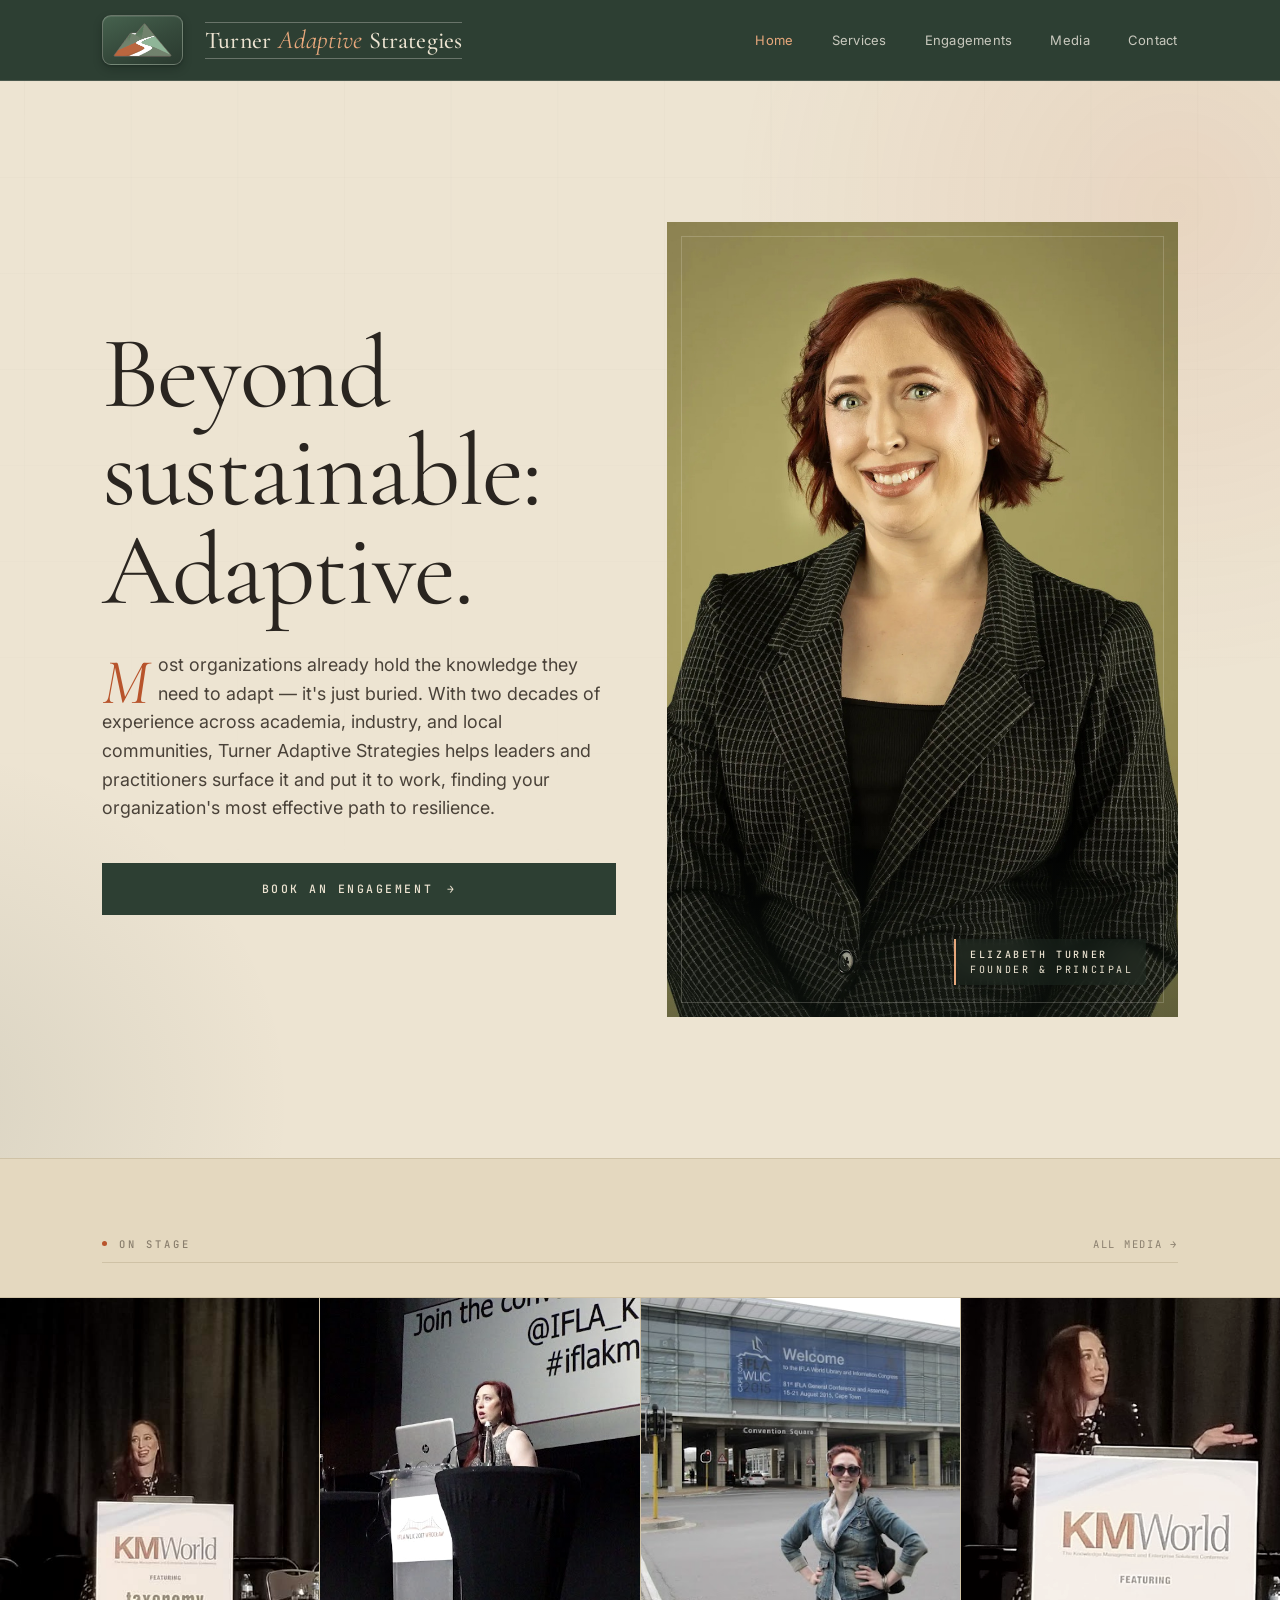
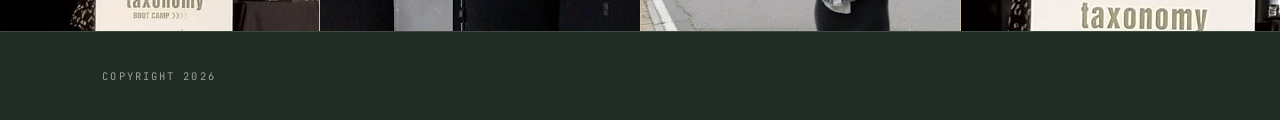
==== commit ab431fcc: "Update index.html" ====
--- a/index.html
+++ b/index.html
@@ -72,6 +72,49 @@
     </div>
   </div>
 </section>
+
+<!-- ============================================================
+     ON STAGE — a full-bleed strip of conference photography.
+     The header sits inside .wrap so it lines up with everything
+     else; the strip itself is a direct child of the section, which
+     is what lets it run edge to edge, the same trick the green nav
+     and footer use. One link wraps the whole strip rather than five
+     identical ones, but each image keeps real alt text so the
+     photographs stay findable.
+     Four photographs, not five: four divides into a clean 2x2 when
+     the strip wraps on a phone, and these are small originals, so
+     fewer and wider beats more and narrower.
+     Each carries its own object-position because the subject sits at
+     a different height in every frame — that is per-photo art
+     direction, not a style, which is why it lives on the element.
+     Collages are deliberately excluded: a picture that is itself two
+     pictures reads as noise beside single-subject shots.
+     To change a photo: swap src, width, height, alt and the crop
+     together.
+     ============================================================ -->
+<section class="onstage" data-screen-label="On stage">
+  <div class="wrap">
+    <div class="agenda-head">
+      <span class="eyebrow"><span class="dot"></span>On stage</span>
+      <a href="media.html" class="agenda-more">All media &rarr;</a>
+    </div>
+  </div>
+
+  <a class="onstage-strip" href="media.html" aria-label="Photographs, white papers and press material">
+    <img src="assets/Kmworld%202018%20DC%20USA%20%F0%9F%87%BA%F0%9F%87%B8.jpg" width="480" height="640" loading="lazy"
+         style="object-position:center 18%"
+         alt="Elizabeth Turner speaking from the podium at KMWorld 2018 in Washington, D.C." />
+    <img src="assets/IFLA%20WLIC%202017%20Wroc%C5%82aw%2C%20Poland.jpg" width="512" height="683" loading="lazy"
+         style="object-position:center 32%"
+         alt="Elizabeth Turner at the IFLA Knowledge Management open session, IFLA WLIC 2017 in Wroclaw" />
+    <img src="assets/2015%20IFLA%20WLIC%20Cape%20Town%20South%20Africa%20%F0%9F%87%BF%F0%9F%87%A6.jpg" width="512" height="384" loading="lazy"
+         style="object-position:center 45%"
+         alt="Elizabeth Turner outside the Cape Town convention center at IFLA WLIC 2015" />
+    <img src="assets/KMWorld%202018%20Washington%20DC.jpg" width="512" height="512" loading="lazy"
+         style="object-position:center 8%"
+         alt="Elizabeth Turner presenting at KMWorld 2018, gesturing to the audience" />
+  </a>
+</section>
 </main>
 
 <!-- FOOTER: loaded from footer.html by site-nav.js -->
--- a/styles.css
+++ b/styles.css
@@ -397,9 +397,18 @@
   font-family:var(--mono);font-size:11px;letter-spacing:.22em;
   text-transform:uppercase;color:var(--ink);
 }
+/* The venue shares a row with the group name and gets only the narrow
+   last column, which in the hero is about 80px wide. Keep the value
+   short in data-venue — a long one wraps to four lines here, where it
+   has the least room and the least to say. */
 .agenda-group-venue{
   text-align:right;
-  font-family:var(--mono);font-size:10.5px;letter-spacing:.1em;
+  /* .e carries width:100%, so every other column collapses to the
+     width of its longest word. Without nowrap the venue breaks apart
+     mid-phrase; with it, the column reserves the whole string. Which
+     is the other half of why data-venue must stay short. */
+  white-space:nowrap;
+  font-family:var(--mono);font-size:11px;letter-spacing:.1em;
   text-transform:uppercase;color:var(--ink-muted);
 }
 
@@ -422,7 +431,7 @@
 /* A promo code is a thing you retype, so it gets a chip rather than
    running on as prose. */
 .agenda-code{
-  display:inline-block;margin:0 3px;padding:2px 7px;
+  display:inline-block;margin:0 3px;padding:4px 9px;
   font-family:var(--mono);font-size:11px;letter-spacing:.14em;
   text-transform:uppercase;color:var(--blood);
   border:1px solid rgba(184,84,44,.35);
@@ -976,24 +985,30 @@
 .onstage-strip img{
   flex:1 1 0;min-width:0;
   display:block;width:100%;
-  height:clamp(190px,21vw,300px);
-  object-fit:cover;object-position:center 20%;
+  height:clamp(230px,26vw,360px);
+  object-fit:cover;
+  /* object-position is set per photo in the markup: the subject sits
+     at a different height in each frame, and one shared value crops
+     somebody's head off. */
   background:var(--ink);
-  /* Held back a little so the strip reads as one band instead of five
-     competing photographs; full colour on hover rewards a look. */
-  filter:grayscale(.45) contrast(1.03);
+  /* Only a touch held back — enough to settle four different cameras,
+     white balances and decades into one band, not so much that it
+     looks like a washed-out stock strip. Full color on hover. */
+  filter:grayscale(.25) contrast(1.02);
   transition:filter .35s ease, transform .5s ease;
 }
-.onstage-strip img:hover{filter:none;transform:scale(1.04)}
+.onstage-strip img:hover{filter:none;transform:scale(1.03)}
 .onstage-strip:focus-visible{outline:2px solid var(--blood);outline-offset:3px}
 @media (prefers-reduced-motion:reduce){
   .onstage-strip img{transition:none}
   .onstage-strip img:hover{transform:none}
 }
-/* Phones: two rows of photographs rather than five slivers. */
+/* Phones: a clean 2x2 rather than four slivers. This is why the strip
+   holds four photographs and not five — five wraps to 2+2+1 and the
+   straggler goes full width. */
 @media (max-width:720px){
   .onstage-strip{flex-wrap:wrap}
-  .onstage-strip img{flex:1 1 40%;height:clamp(130px,30vw,190px)}
+  .onstage-strip img{flex:1 1 40%;height:clamp(150px,32vw,210px)}
 }
 
 /* ── Footer ──────────────────────────────────────────── */
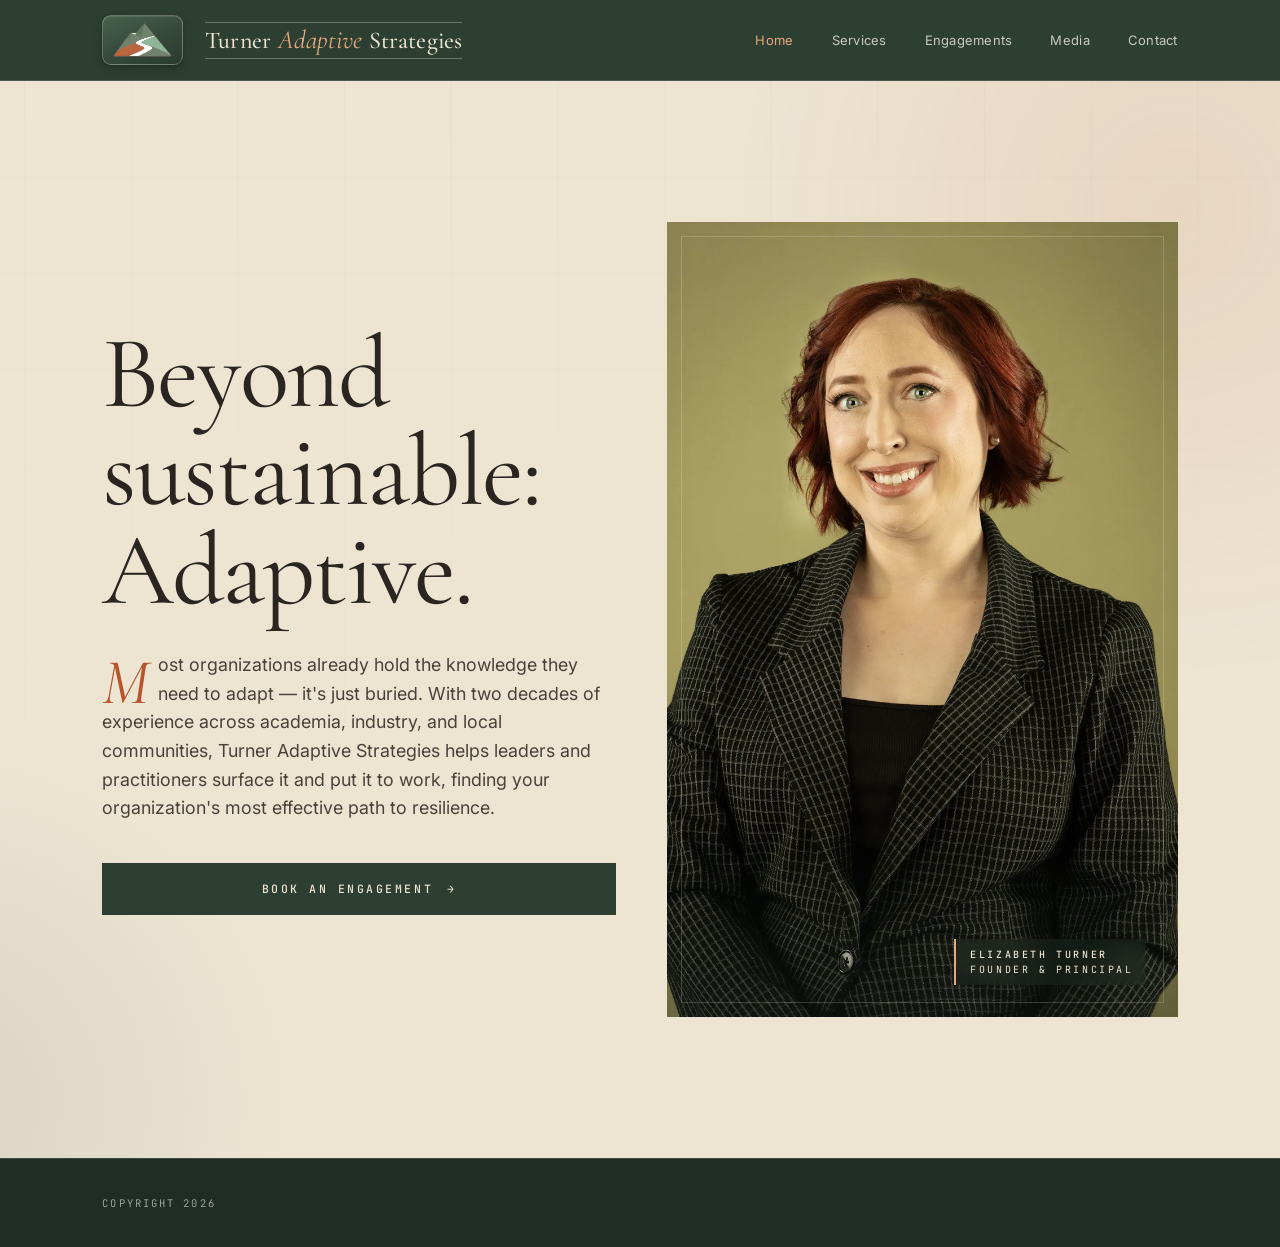
==== commit 5298a393: "Update index.html" ====
--- a/index.html
+++ b/index.html
@@ -4,12 +4,20 @@
 <meta charset="utf-8" />
 <meta name="viewport" content="width=device-width, initial-scale=1" />
 <title>Turner Adaptive Strategies | Beyond sustainable. Adaptive.</title>
+<meta name="description" content="Knowledge management consulting from Elizabeth Turner: knowledge audits, data discovery workshops and culture checks that surface what your organization already knows." />
+<link rel="canonical" href="https://turn-adaptive.com/" />
+<meta property="og:type" content="website" />
+<meta property="og:site_name" content="Turner Adaptive Strategies" />
+<meta property="og:title" content="Turner Adaptive Strategies | Beyond sustainable. Adaptive." />
+<meta property="og:description" content="Most organizations already hold the knowledge they need to adapt. Turner Adaptive Strategies helps leaders surface it and put it to work." />
+<meta property="og:url" content="https://turn-adaptive.com/" />
+<meta property="og:image" content="https://turn-adaptive.com/assets/liz-portrait.jpg" />
 <link rel="preconnect" href="https://fonts.googleapis.com">
 <link rel="preconnect" href="https://fonts.gstatic.com" crossorigin>
 <link href="https://fonts.googleapis.com/css2?family=Cormorant+Garamond:ital,wght@0,300;0,400;0,500;0,600;1,300;1,400&family=Inter:wght@300;400;500;600&family=JetBrains+Mono:wght@400;500&display=swap" rel="stylesheet">
 <link rel="stylesheet" href="styles.css">
 <!-- Google tag (gtag.js) -->
-<script async src="https://www.googletagmanager.com/gtag/js?id=G-JQ4S57N02X"></script>
+<script async src="https://www.googletagmanager.com/gtag/js?id=G-GV2N1G74CF"></script>
 <script>
   window.dataLayer = window.dataLayer || [];
   function gtag(){dataLayer.push(arguments);}
@@ -72,49 +80,6 @@
     </div>
   </div>
 </section>
-
-<!-- ============================================================
-     ON STAGE — a full-bleed strip of conference photography.
-     The header sits inside .wrap so it lines up with everything
-     else; the strip itself is a direct child of the section, which
-     is what lets it run edge to edge, the same trick the green nav
-     and footer use. One link wraps the whole strip rather than five
-     identical ones, but each image keeps real alt text so the
-     photographs stay findable.
-     Four photographs, not five: four divides into a clean 2x2 when
-     the strip wraps on a phone, and these are small originals, so
-     fewer and wider beats more and narrower.
-     Each carries its own object-position because the subject sits at
-     a different height in every frame — that is per-photo art
-     direction, not a style, which is why it lives on the element.
-     Collages are deliberately excluded: a picture that is itself two
-     pictures reads as noise beside single-subject shots.
-     To change a photo: swap src, width, height, alt and the crop
-     together.
-     ============================================================ -->
-<section class="onstage" data-screen-label="On stage">
-  <div class="wrap">
-    <div class="agenda-head">
-      <span class="eyebrow"><span class="dot"></span>On stage</span>
-      <a href="media.html" class="agenda-more">All media &rarr;</a>
-    </div>
-  </div>
-
-  <a class="onstage-strip" href="media.html" aria-label="Photographs, white papers and press material">
-    <img src="assets/Kmworld%202018%20DC%20USA%20%F0%9F%87%BA%F0%9F%87%B8.jpg" width="480" height="640" loading="lazy"
-         style="object-position:center 18%"
-         alt="Elizabeth Turner speaking from the podium at KMWorld 2018 in Washington, D.C." />
-    <img src="assets/IFLA%20WLIC%202017%20Wroc%C5%82aw%2C%20Poland.jpg" width="512" height="683" loading="lazy"
-         style="object-position:center 32%"
-         alt="Elizabeth Turner at the IFLA Knowledge Management open session, IFLA WLIC 2017 in Wroclaw" />
-    <img src="assets/2015%20IFLA%20WLIC%20Cape%20Town%20South%20Africa%20%F0%9F%87%BF%F0%9F%87%A6.jpg" width="512" height="384" loading="lazy"
-         style="object-position:center 45%"
-         alt="Elizabeth Turner outside the Cape Town convention center at IFLA WLIC 2015" />
-    <img src="assets/KMWorld%202018%20Washington%20DC.jpg" width="512" height="512" loading="lazy"
-         style="object-position:center 8%"
-         alt="Elizabeth Turner presenting at KMWorld 2018, gesturing to the audience" />
-  </a>
-</section>
 </main>
 
 <!-- FOOTER: loaded from footer.html by site-nav.js -->
--- a/styles.css
+++ b/styles.css
@@ -570,17 +570,25 @@
   align-items:end;margin-bottom:clamp(56px,7vw,100px);
 }
 @media (max-width:820px){.sec-head{grid-template-columns:1fr;gap:24px}}
+/* Each inner page opens with its own top-level heading, so that heading
+   is an <h1> — one per page is what search engines and screen readers
+   look for, and the home page already has one in the hero. The rules
+   are written for both elements so the markup can say what the heading
+   IS without the type changing. */
+.sec-head h1,
 .sec-head h2{
   font-family:var(--serif);font-weight:400;
   font-size:clamp(40px,5vw,84px);
   line-height:1.02;letter-spacing:-.015em;
   margin:14px 0 0;color:var(--ink);text-wrap:balance;
 }
+.sec-head h1 em,
 .sec-head h2 em{font-style:italic;color:var(--blood);font-weight:400}
 .sec-head .kicker{display:flex;align-items:center;gap:14px}
 .sec-head .num{font-family:var(--serif);font-style:italic;font-size:22px;color:var(--ink-muted)}
 /* When a section header has no kicker (just the h2), let the heading
    span the full width instead of the narrow first track. */
+.sec-head h1:only-child,
 .sec-head h2:only-child{grid-column:1 / -1;margin-top:0}
 /* ── Practice ────────────────────────────────────────── */
 .practice{background:var(--paper-2)}
@@ -657,7 +665,9 @@
   pointer-events:none;
 }
 .approach .wrap{position:relative;z-index:1}
+.approach .sec-head h1,
 .approach .sec-head h2{color:var(--paper)}
+.approach .sec-head h1 em,
 .approach .sec-head h2 em{color:var(--peach)}
 .approach .sec-head .num{color:rgba(245,239,230,.55)}
 .approach .sec-head .eyebrow{color:rgba(245,239,230,.7)}
@@ -780,13 +790,15 @@
   margin-inline:auto;
   text-align:center;
 }
+.contact h1,
 .contact h2{
   font-family:var(--serif);font-weight:400;
   font-size:clamp(56px,8vw,128px);
   line-height:.96;letter-spacing:-.02em;
   margin:24px auto 56px;max-width:14ch;color:var(--ink);text-wrap:balance;
 }
-@media (max-width:560px){.contact h2{font-size:clamp(38px,12vw,56px)}}
+@media (max-width:560px){.contact h1,.contact h2{font-size:clamp(38px,12vw,56px)}}
+.contact h1 em,
 .contact h2 em{font-style:italic;color:var(--blood)}
 /* One lede rule (the earlier duplicate is gone). Centred block, but the
    text is LEFT-aligned so lines stack with a straight left edge. */
@@ -979,13 +991,21 @@
 .onstage-strip{
   display:flex;gap:1px;
   background:var(--rule);
-  border-top:1px solid var(--rule);
+  border:1px solid var(--rule);border-bottom:none;
   color:inherit;
+  /* Full-bleed up to a point. Past 1920px a tile would be 700px+ wide
+     by 360 tall — a 2:1 letterbox cut from 3:4 portrait photographs,
+     which on the KMWorld shots is mostly black stage curtain with a
+     small figure at the bottom edge. So the strip caps and centres,
+     the same rule .wrap follows for the same reason: content stays
+     bounded on ultrawide monitors instead of sprawling. On ordinary
+     screens nothing changes; it is still edge to edge. */
+  max-width:1920px;margin:0 auto;
 }
 .onstage-strip img{
   flex:1 1 0;min-width:0;
   display:block;width:100%;
-  height:clamp(230px,26vw,360px);
+  height:clamp(230px,26vw,400px);
   object-fit:cover;
   /* object-position is set per photo in the markup: the subject sits
      at a different height in each frame, and one shared value crops
